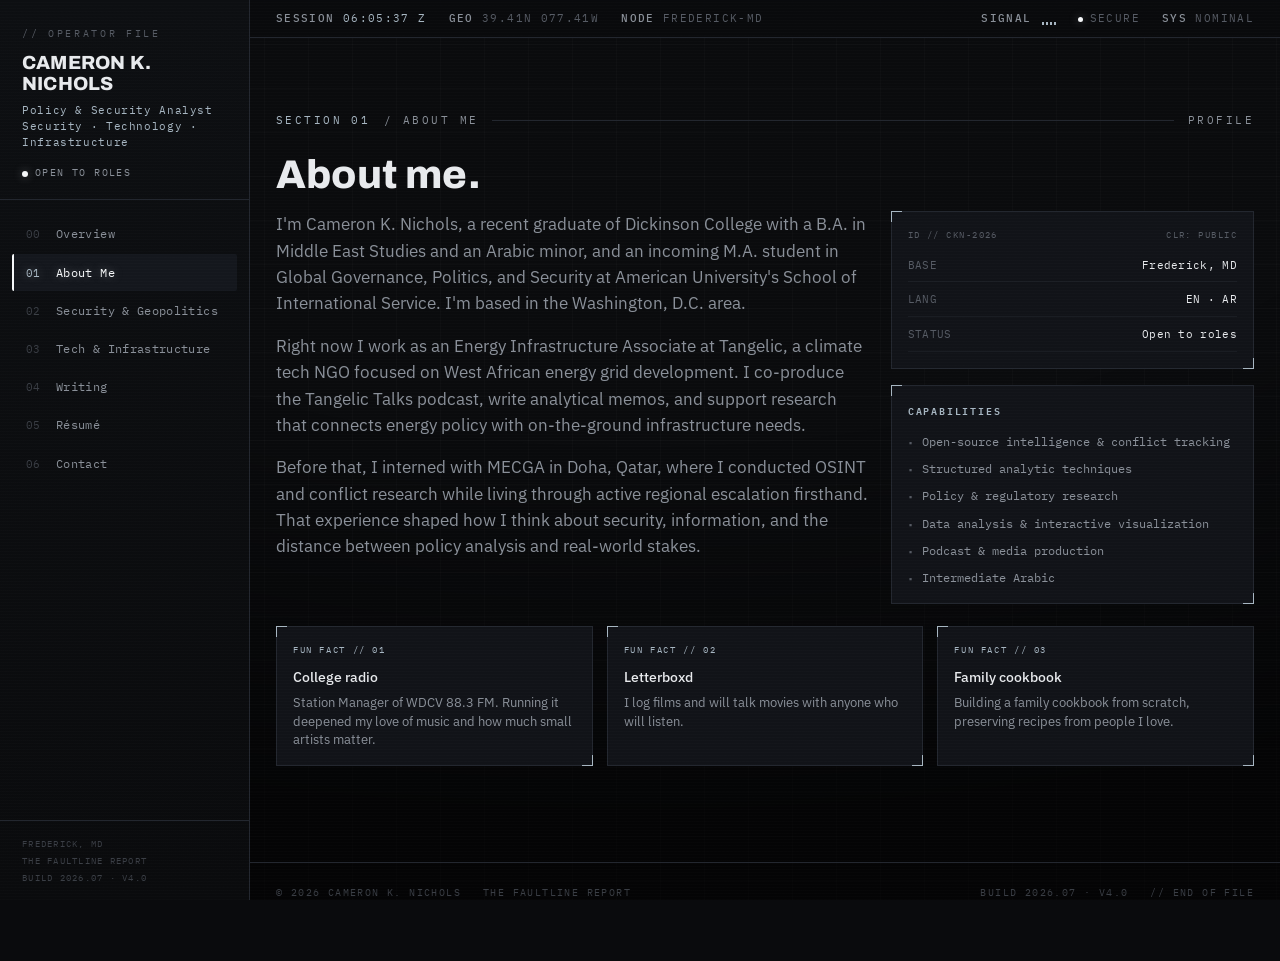
==== about.html @ 507fe109 "Add files via upload" ====
<!DOCTYPE html>

<html lang="en">
<head>
<meta charset="utf-8"/>
<meta content="width=device-width, initial-scale=1" name="viewport"/>
<title>About // Cameron K. Nichols</title>
<meta content="Cameron K. Nichols policy, security, technology, and infrastructure portfolio." name="description"/>
<link href="https://fonts.googleapis.com" rel="preconnect"/>
<link crossorigin="" href="https://fonts.gstatic.com" rel="preconnect"/>
<link href="https://fonts.googleapis.com/css2?family=Archivo:wght@500;600;700;800;900&amp;family=IBM+Plex+Mono:wght@400;500;600&amp;family=IBM+Plex+Sans:wght@400;500;600&amp;display=swap" rel="stylesheet"/>
<link href="style.css" rel="stylesheet"/>
</head>
<body>
<div class="bg-grid"></div><div class="bg-vignette"></div><div class="bg-sweep"></div><div class="bg-scan"></div>
<aside class="rail" id="rail">
<div class="rail-id">
<div class="rail-tag">// Operator File</div>
<div class="rail-name"><span>CAMERON K.</span><span>NICHOLS</span></div>
<div class="rail-role">Policy &amp; Security Analyst<br/>Security · Technology · Infrastructure</div>
<div class="rail-status"><span class="dot"></span>Open to roles</div>
</div>
<nav class="rail-nav" id="railnav"><a class="" href="index.html"><span class="idx">00</span> Overview</a>
<a class="active" href="about.html"><span class="idx">01</span> About Me</a>
<a class="" href="security.html"><span class="idx">02</span> Security &amp; Geopolitics</a>
<a class="" href="technology.html"><span class="idx">03</span> Tech &amp; Infrastructure</a>
<a class="" href="writing.html"><span class="idx">04</span> Writing</a>
<a class="" href="resume.html"><span class="idx">05</span> Résumé</a>
<a class="" href="contact.html"><span class="idx">06</span> Contact</a></nav>
<div class="rail-foot">Frederick, MD<br/>The Faultline Report<br/>Build 2026.07 · v4.0</div>
</aside>
<div class="scrim" id="scrim"></div>
<div class="main">
<div class="topbar"><button aria-label="Open navigation" class="menu-btn" id="menuBtn"><span></span><span></span><span></span></button><div class="tb-name">C. K. NICHOLS</div><div class="tb-tag">Policy-Tech</div></div>
<div class="statusbar"><span><b>SESSION</b> <span class="sb-live" id="clock">--:--:-- Z</span></span><span class="sb-hide"><b>GEO</b> 39.41N 077.41W</span><span class="sb-hide"><b>NODE</b> FREDERICK-MD</span><span class="sb-right"><span class="sb-hide"><span class="dot" style="width:5px;height:5px;"></span>SECURE</span><span><b>SYS</b> NOMINAL</span></span></div>
<div class="wrap"><section class="page">
<div class="eyebrow"><span class="code">SECTION 01</span> / About Me <span class="ln"></span> <span>Profile</span></div><h2 class="h">About me.</h2>
<div class="dossier"><div class="bio"><p>I'm Cameron K. Nichols, a recent graduate of Dickinson College with a B.A. in Middle East Studies and an Arabic minor, and an incoming M.A. student in Global Governance, Politics, and Security at American University's School of International Service. I'm based in the Washington, D.C. area.</p><p>Right now I work as an Energy Infrastructure Associate at Tangelic, a climate tech NGO focused on West African energy grid development. I co-produce the Tangelic Talks podcast, write analytical memos, and support research that connects energy policy with on-the-ground infrastructure needs.</p><p>Before that, I interned with MECGA in Doha, Qatar, where I conducted OSINT and conflict research while living through active regional escalation firsthand. That experience shaped how I think about security, information, and the distance between policy analysis and real-world stakes.</p></div><div class="side-stack"><div class="panel badge"><div class="badge-head"><span>ID // CKN-2026</span><span>CLR: PUBLIC</span></div><div class="badge-rows"><div class="frow"><span class="fk">Base</span><span class="fv">Frederick, MD</span></div><div class="frow"><span class="fk">Lang</span><span class="fv">EN · AR</span></div><div class="frow"><span class="fk">Status</span><span class="fv">Open to roles</span></div></div></div><div class="panel caps"><h3>Capabilities</h3><ul><li>Open-source intelligence &amp; conflict tracking</li><li>Structured analytic techniques</li><li>Policy &amp; regulatory research</li><li>Data analysis &amp; interactive visualization</li><li>Podcast &amp; media production</li><li>Intermediate Arabic</li></ul></div></div></div>
<div class="facts"><div class="panel fact"><div class="fk">Fun Fact // 01</div><div class="ft">College radio</div><div class="fs">Station Manager of WDCV 88.3 FM. Running it deepened my love of music and how much small artists matter.</div></div><div class="panel fact"><div class="fk">Fun Fact // 02</div><div class="ft">Letterboxd</div><div class="fs">I log films and will talk movies with anyone who will listen.</div></div><div class="panel fact"><div class="fk">Fun Fact // 03</div><div class="ft">Family cookbook</div><div class="fs">Building a family cookbook from scratch, preserving recipes from people I love.</div></div></div>
</section></div>
<footer><span>© 2026 Cameron K. Nichols</span><span>The Faultline Report</span><span class="fspace">Build 2026.07 · v4.0</span><span>// End of file</span></footer>
</div>
<script src="script.js"></script>
</body>
</html>
---- style.css ----
:root{
  --bg:#0a0b0d; --bg-2:#0d0f12; --panel:#111318; --panel-2:#14171d;
  --line:#23272f; --line-soft:#1a1d23;
  --text:#e8eaed; --muted:#8a9099; --dim:#565b64; --dimmer:#3a3e45;
  --hi:#f6f8fa; --data:#a7b6c2;
  --glow:0 0 10px rgba(233,236,240,.35);
  --f-display:"Archivo", system-ui, sans-serif;
  --f-mono:"IBM Plex Mono", ui-monospace, monospace;
  --f-body:"IBM Plex Sans", system-ui, sans-serif;
  --rail:250px; --bar:38px; --maxw:1080px;
}
*{box-sizing:border-box}
html{scroll-behavior:smooth}
body{margin:0;background:var(--bg);color:var(--text);font-family:var(--f-body);font-size:16px;line-height:1.6;-webkit-font-smoothing:antialiased;overflow-x:hidden}
.bg-grid,.bg-scan,.bg-sweep,.bg-vignette{position:fixed;inset:0;pointer-events:none;z-index:0}
.bg-grid{background-image:linear-gradient(rgba(255,255,255,.018) 1px, transparent 1px),linear-gradient(90deg, rgba(255,255,255,.018) 1px, transparent 1px);background-size:44px 44px}
.bg-vignette{background:radial-gradient(120% 90% at 50% 0%, transparent 55%, rgba(0,0,0,.55) 100%)}
.bg-scan{background-image:repeating-linear-gradient(0deg, rgba(255,255,255,.022) 0 1px, transparent 1px 3px);opacity:.6;z-index:60}
.bg-sweep{z-index:61;background:linear-gradient(180deg, transparent, rgba(180,200,215,.05) 48%, rgba(220,235,245,.09) 50%, rgba(180,200,215,.05) 52%, transparent);height:180px;top:-180px;animation:sweep 11s linear infinite}
@keyframes sweep{0%{transform:translateY(0)}100%{transform:translateY(calc(100vh + 180px))}}
.rail{position:fixed;top:0;left:0;bottom:0;width:var(--rail);background:linear-gradient(180deg, var(--bg-2), var(--bg));border-right:1px solid var(--line);z-index:40;display:flex;flex-direction:column}
.main{margin-left:var(--rail);position:relative;z-index:1}
.statusbar{position:sticky;top:0;z-index:30;height:var(--bar);display:flex;align-items:center;gap:22px;padding:0 26px;background:rgba(10,11,13,.86);backdrop-filter:blur(6px);border-bottom:1px solid var(--line);font-family:var(--f-mono);font-size:10.5px;letter-spacing:.13em;color:var(--dim);text-transform:uppercase;white-space:nowrap;overflow:hidden}
.statusbar b{color:var(--muted);font-weight:500}.statusbar .sb-live{color:var(--data)}.statusbar .sb-right{margin-left:auto;display:flex;gap:22px}
.dot{display:inline-block;width:6px;height:6px;border-radius:50%;background:var(--hi);box-shadow:var(--glow);vertical-align:middle;margin-right:7px}
.wrap{max-width:var(--maxw);margin:0 auto;padding:0 26px}
.rail-id{padding:26px 22px 18px;border-bottom:1px solid var(--line)}
.rail-tag{font-family:var(--f-mono);font-size:9.5px;letter-spacing:.28em;color:var(--dim);text-transform:uppercase}
.rail-name{font-family:var(--f-display);font-weight:800;font-size:19px;line-height:1.08;letter-spacing:.01em;margin:12px 0 3px}.rail-name span{display:block}
.rail-role{font-family:var(--f-mono);font-size:10.5px;color:var(--data);letter-spacing:.06em;margin-top:9px;line-height:1.5}
.rail-status{margin-top:15px;font-family:var(--f-mono);font-size:10px;letter-spacing:.14em;color:var(--muted);text-transform:uppercase}
nav.rail-nav{padding:14px 12px;flex:1;overflow-y:auto}
nav.rail-nav a{display:flex;align-items:baseline;gap:10px;padding:9px 12px;margin:1px 0;color:var(--muted);text-decoration:none;font-family:var(--f-mono);font-size:12px;letter-spacing:.03em;border-left:2px solid transparent;border-radius:2px;transition:color .18s, background .18s, border-color .18s}
nav.rail-nav a .idx{color:var(--dimmer);font-size:10.5px;min-width:20px;transition:color .18s}
nav.rail-nav a:hover{color:var(--text);background:var(--panel)}nav.rail-nav a:hover .idx{color:var(--muted)}
nav.rail-nav a.active{color:var(--hi);border-left-color:var(--hi);background:var(--panel-2);text-shadow:var(--glow)}nav.rail-nav a.active .idx{color:var(--data)}
.rail-foot{padding:14px 22px;border-top:1px solid var(--line);font-family:var(--f-mono);font-size:9px;letter-spacing:.14em;color:var(--dimmer);text-transform:uppercase;line-height:1.9}
.page{padding:74px 0 26px;position:relative}
.eyebrow{display:flex;align-items:center;gap:14px;font-family:var(--f-mono);font-size:11px;letter-spacing:.22em;color:var(--muted);text-transform:uppercase;margin-bottom:24px}.eyebrow .ln{height:1px;background:var(--line);flex:1}.eyebrow .code{color:var(--data)}
h2.h{font-family:var(--f-display);font-weight:800;font-size:clamp(26px,3.4vw,40px);line-height:1.04;letter-spacing:.005em;margin:0 0 16px}
.lead,.cv-summary{color:var(--muted);max-width:76ch;font-size:16px;line-height:1.65}
.panel{position:relative;background:var(--panel);border:1px solid var(--line)}
.panel::before,.panel::after{content:"";position:absolute;width:10px;height:10px;pointer-events:none}.panel::before{top:-1px;left:-1px;border-top:1px solid var(--data);border-left:1px solid var(--data)}.panel::after{bottom:-1px;right:-1px;border-bottom:1px solid var(--data);border-right:1px solid var(--data)}
.dossier{display:grid;grid-template-columns:1.55fr .95fr;gap:22px;align-items:start}.bio p{color:var(--muted);margin:0 0 16px;font-size:16.5px}.side-stack{display:flex;flex-direction:column;gap:16px}
.badge,.caps,.fact,.stat,.block,.skill{padding:16px}.badge-head{display:flex;justify-content:space-between;font-family:var(--f-mono);font-size:9px;letter-spacing:.16em;color:var(--dim);text-transform:uppercase;margin-bottom:14px}.badge-rows{display:grid;gap:9px}.frow{display:flex;justify-content:space-between;gap:10px;font-family:var(--f-mono);font-size:10.5px;letter-spacing:.03em;border-bottom:1px solid var(--line-soft);padding-bottom:8px}.frow .fk{color:var(--dim);text-transform:uppercase}.frow .fv{color:var(--text);text-align:right}
.caps h3,.cv-head,.memo-field{font-family:var(--f-mono);font-size:10px;letter-spacing:.18em;color:var(--data);text-transform:uppercase;margin:0 0 14px;font-weight:600}.caps ul{list-style:none;margin:0;padding:0;display:grid;gap:8px}.caps li{font-family:var(--f-mono);font-size:12px;color:var(--muted);display:flex;gap:9px;align-items:baseline}.caps li::before{content:"▪";color:var(--dim);font-size:9px}
.facts{display:grid;grid-template-columns:repeat(3,1fr);gap:14px;margin-top:22px}.fact .fk,.sk-k{font-family:var(--f-mono);font-size:9px;letter-spacing:.18em;color:var(--data);text-transform:uppercase}.fact .ft{margin-top:9px;font-size:14px;color:var(--text);font-weight:500}.fact .fs{margin-top:4px;font-size:12.5px;color:var(--muted);line-height:1.5}
.projstack{display:grid;gap:16px}.proj-inner{padding:22px 24px 24px}.proj-head{display:flex;gap:18px;align-items:flex-start}.proj-thumb{width:150px;height:100px;flex-shrink:0;position:relative;overflow:hidden;border:1px solid var(--line);background:var(--bg-2)}.proj-thumb img{position:relative;width:100%;height:100%;object-fit:cover;filter:grayscale(1) contrast(1.05) brightness(.95);display:block}.proj-headtext{flex:1;min-width:0}.proj-eyebrow{display:flex;justify-content:space-between;align-items:center;gap:10px;font-family:var(--f-mono);font-size:9.5px;letter-spacing:.16em;text-transform:uppercase}.proj-eyebrow .pc-code{color:var(--data)} .proj-eyebrow .pc-year{color:var(--dim)}.proj h3{font-family:var(--f-display);font-weight:700;font-size:21px;margin:12px 0 0;line-height:1.14}.proj-sub{font-family:var(--f-mono);font-size:11px;color:var(--muted);margin-top:9px;letter-spacing:.03em;line-height:1.5}.proj-text{margin-top:18px;color:var(--muted);font-size:14.5px;line-height:1.66;max-width:76ch}.proj-text p{margin:0 0 13px}.proj-text h4{font-family:var(--f-mono);font-size:11px;letter-spacing:.14em;text-transform:uppercase;color:var(--data);margin:22px 0 11px;font-weight:600}
details.more{margin-top:4px}details.more>summary{cursor:pointer;list-style:none;font-family:var(--f-mono);font-size:11px;letter-spacing:.1em;text-transform:uppercase;color:var(--data);padding:14px 0 4px;display:inline-flex;align-items:center;gap:9px;border-top:1px solid var(--line-soft);width:100%}details.more>summary::-webkit-details-marker{display:none}details.more>summary::after{content:"▾";font-size:10px;transition:transform .2s}details.more[open]>summary::after{transform:rotate(180deg)}details.more .more-inner{padding-top:14px}
.media-grid{display:grid;grid-template-columns:repeat(3,1fr);gap:14px;margin-top:18px}.media-grid.two-up{grid-template-columns:repeat(2,1fr)}.chart,.feature-image{margin:16px 0 0;border:1px solid var(--line);background:var(--bg-2);padding:10px}.chart img,.feature-image img{display:block;width:100%;height:auto}.chart figcaption,.feature-image figcaption{margin-top:8px;color:var(--muted);font-size:12px;line-height:1.45}.feature-image{max-width:560px}
.resume-head{padding:22px 24px;margin-bottom:22px}.resume-head .rh-name{font-family:var(--f-display);font-weight:800;font-size:22px}.resume-head .rh-line{font-family:var(--f-mono);font-size:11px;letter-spacing:.04em;color:var(--muted);margin-top:10px;line-height:1.8;word-break:break-word}.cv-head{font-size:11px;display:flex;align-items:center;gap:12px;margin:30px 0 14px}.cv-head .ln{height:1px;background:var(--line);flex:1}.cv-group{margin-bottom:34px}.records{display:grid;gap:14px}.rec{padding:20px 22px;display:grid;grid-template-columns:170px 1fr;gap:22px}.rec .meta{font-family:var(--f-mono);font-size:10.5px;letter-spacing:.04em;color:var(--muted)}.rec .meta .when{color:var(--data)}.rec .meta .loc{display:block;margin-top:7px;color:var(--dim)}.rec h3{font-family:var(--f-display);font-weight:700;font-size:18px;margin:0;line-height:1.15}.rec .role{font-family:var(--f-mono);font-size:11.5px;color:var(--data);margin-top:6px;letter-spacing:.03em}.rec p{color:var(--muted);margin:11px 0 0;font-size:14px;line-height:1.55}.rec ul{margin:11px 0 0;padding-left:0;list-style:none;display:grid;gap:7px}.rec ul li{color:var(--muted);font-size:13.5px;padding-left:16px;position:relative;line-height:1.5}.rec ul li::before{content:"›";position:absolute;left:0;color:var(--dim)}.skillgrid{display:grid;grid-template-columns:repeat(2,1fr);gap:14px}.skill .sk-v{margin-top:11px;font-size:14px;color:var(--text);line-height:1.55}
.biblio-list{margin:14px 0 0;padding-left:22px;display:grid;gap:10px}.biblio-list li{color:var(--muted);font-size:13.5px;line-height:1.65}
.feature{padding:30px;display:grid;grid-template-columns:auto 1fr;gap:28px;align-items:center}.feature-mark{width:104px;height:104px;border:1px solid var(--line);background:var(--bg-2);display:flex;align-items:center;justify-content:center;position:relative;flex-shrink:0}.feature-mark span{font-family:var(--f-display);font-weight:900;font-size:34px;letter-spacing:.02em;color:var(--data)}.feature-body .fk{font-family:var(--f-mono);font-size:9.5px;letter-spacing:.2em;color:var(--data);text-transform:uppercase}.feature-body h3{font-family:var(--f-display);font-weight:800;font-size:24px;margin:8px 0 0}.feature-body p{color:var(--muted);font-size:15px;margin:12px 0 0;line-height:1.6;max-width:72ch}
.btn,.doclink{font-family:var(--f-mono);font-size:12px;letter-spacing:.1em;text-transform:uppercase;text-decoration:none;display:inline-flex;align-items:center;gap:10px}.btn{color:var(--bg);background:var(--hi);padding:13px 22px;border-radius:2px;border:1px solid var(--hi)}.doclink{font-size:11px;color:var(--text)}.doclink .arw{color:var(--data)}
.split{display:grid;grid-template-columns:1fr 1fr;gap:22px;align-items:stretch}.block h3{font-family:var(--f-display);font-weight:700;font-size:22px;margin:0 0 8px}.block p{color:var(--muted);font-size:14.5px;margin:0 0 20px;line-height:1.6}.contact-grid{display:grid;gap:0}.crow{display:grid;grid-template-columns:120px 1fr;gap:16px;align-items:center;padding:15px 0;border-bottom:1px solid var(--line-soft);font-family:var(--f-mono);font-size:13px}.crow:last-child{border-bottom:0}.crow .ck{color:var(--dim);font-size:10px;letter-spacing:.16em;text-transform:uppercase}.crow a,.crow span{color:var(--text);text-decoration:none;word-break:break-all}
footer{margin-top:70px;border-top:1px solid var(--line);padding:22px 26px 60px;font-family:var(--f-mono);font-size:10px;letter-spacing:.14em;color:var(--dimmer);text-transform:uppercase;display:flex;gap:22px;flex-wrap:wrap;align-items:center}footer .fspace{margin-left:auto}
.topbar{display:none}.menu-btn{display:none}
@media (max-width:900px){.rail{transform:translateX(-100%);transition:transform .25s ease;width:min(300px,82vw);z-index:70}body.nav-open .rail{transform:translateX(0);box-shadow:0 0 60px rgba(0,0,0,.7)}.main{margin-left:0}.topbar{display:flex;align-items:center;gap:14px;position:sticky;top:0;z-index:50;height:52px;padding:0 18px;background:rgba(10,11,13,.9);backdrop-filter:blur(6px);border-bottom:1px solid var(--line)}.topbar .tb-name{font-family:var(--f-display);font-weight:800;font-size:15px;letter-spacing:.02em}.topbar .tb-tag{font-family:var(--f-mono);font-size:9px;letter-spacing:.16em;color:var(--dim);text-transform:uppercase;margin-left:auto}.menu-btn{display:flex;flex-direction:column;gap:4px;background:none;border:1px solid var(--line);padding:9px;border-radius:3px;cursor:pointer}.menu-btn span{width:18px;height:1.5px;background:var(--text);display:block}.statusbar{position:static;gap:14px;padding:0 18px;font-size:9.5px}.scrim{position:fixed;inset:0;background:rgba(0,0,0,.55);z-index:65;opacity:0;pointer-events:none;transition:opacity .25s}body.nav-open .scrim{opacity:1;pointer-events:auto}.dossier,.split,.feature{grid-template-columns:1fr}.facts,.skillgrid,.media-grid,.media-grid.two-up{grid-template-columns:1fr}.rec{grid-template-columns:1fr;gap:12px}.proj-head{flex-direction:column}.proj-thumb{width:100%;height:180px}.wrap{padding:0 18px}}
@media (prefers-reduced-motion:reduce){html{scroll-behavior:auto}.bg-sweep{display:none}*{transition:none!important;animation:none!important}}


/* Updated project media and analysis table */
.analysis-hero{margin:18px 0 20px;border:1px solid var(--line);background:var(--bg-2);padding:12px;max-width:560px}
.analysis-hero img{display:block;width:100%;height:auto}
.analysis-hero figcaption{margin-top:9px;color:var(--data);font-family:var(--f-mono);font-size:11px;letter-spacing:.08em;text-transform:uppercase}
.analysis-table{width:100%;border-collapse:collapse;margin-top:18px;border:1px solid var(--line);font-size:13.5px;color:var(--muted);line-height:1.55}
.analysis-table th{font-family:var(--f-mono);font-size:10px;letter-spacing:.14em;text-transform:uppercase;color:var(--data);text-align:left;background:var(--bg-2);border:1px solid var(--line);padding:12px}
.analysis-table td{border:1px solid var(--line-soft);padding:13px;vertical-align:top}
.analysis-table td:first-child{color:var(--text);font-weight:600;width:22%}
.media-grid.data-graphs{grid-template-columns:1fr;max-width:820px}
.media-grid.data-graphs .chart{padding:12px}
.media-grid.data-graphs .chart img{width:100%;height:auto}
@media (max-width:700px){.analysis-table{display:block;overflow-x:auto;white-space:normal}.analysis-table th,.analysis-table td{min-width:180px}.analysis-table td:first-child{width:auto}}


/* Updated project media sizing */
.analysis-source-image{
  margin:18px 0 22px;
  max-width:520px;
  border:1px solid var(--line);
  background:var(--bg-2);
  padding:12px;
}
.analysis-source-image img{
  display:block;
  width:100%;
  height:auto;
}
.analysis-source-image figcaption{
  margin-top:9px;
  font-family:var(--f-mono);
  font-size:11px;
  letter-spacing:.08em;
  text-transform:uppercase;
  color:var(--data);
}
.analysis-table-wrap{
  margin-top:20px;
  overflow-x:auto;
  border:1px solid var(--line);
  background:var(--bg-2);
}
.analysis-table{
  width:100%;
  border-collapse:collapse;
  min-width:760px;
  font-size:13.5px;
}
.analysis-table th{
  text-align:left;
  font-family:var(--f-mono);
  font-size:10px;
  letter-spacing:.12em;
  text-transform:uppercase;
  color:var(--data);
  background:var(--panel-2);
  border-bottom:1px solid var(--line);
  padding:12px 14px;
}
.analysis-table td{
  vertical-align:top;
  color:var(--muted);
  border-bottom:1px solid var(--line-soft);
  padding:13px 14px;
  line-height:1.55;
}
.analysis-table tr:last-child td{
  border-bottom:0;
}
.analysis-table td:first-child{
  color:var(--text);
  font-weight:600;
  width:22%;
}
.graph-grid-large{
  grid-template-columns:1fr !important;
  max-width:900px;
}
.graph-grid-large .chart{
  padding:14px;
}
.graph-grid-large .chart img{
  width:100%;
  max-height:none;
}


/* Homepage focus tags: little boxes */
.tags{
  display:flex;
  flex-wrap:wrap;
  gap:8px;
  margin-top:30px;
}
.tag{
  display:inline-flex;
  align-items:center;
  border:1px solid var(--line);
  background:rgba(255,255,255,.015);
  color:var(--muted);
  font-family:var(--f-mono);
  font-size:11px;
  letter-spacing:.08em;
  text-transform:uppercase;
  padding:7px 12px;
  border-radius:2px;
}
.tag:hover{
  color:var(--text);
  border-color:var(--dim);
  background:var(--panel);
}


/* ============================================================
   LONG-FORM DOCUMENT TREATMENT (thesis, briefs, concept notes)
   ============================================================ */
.doc-byline{font-family:var(--f-mono);font-size:10.5px;letter-spacing:.08em;color:var(--muted);margin:0 0 16px;text-transform:uppercase;display:flex;align-items:center;gap:9px}
.doc-byline::before{content:"";width:6px;height:6px;background:var(--data);transform:rotate(45deg);flex-shrink:0}
.doc-stat{display:inline-flex;margin:0 0 20px;border:1px solid var(--line);font-family:var(--f-mono);font-size:9.5px;letter-spacing:.14em;text-transform:uppercase;color:var(--dim);width:max-content;background:var(--bg-2)}
.doc-stat span{padding:7px 13px}
.doc-stat span+span{border-left:1px solid var(--line);color:var(--data)}
.doc-lead{color:var(--text);font-size:15.5px;line-height:1.74;margin:0 0 4px;padding-left:18px;border-left:2px solid var(--line);max-width:76ch}
.doc-lead p{margin:0 0 15px}.doc-lead p:last-child{margin-bottom:0}

/* numbered, readable section headings inside long documents */
.longform{counter-reset:sec;max-width:76ch}
.longform h4{
  counter-increment:sec;font-family:var(--f-display);font-weight:700;font-size:17.5px;
  letter-spacing:0;text-transform:none;color:var(--hi);margin:32px 0 13px;padding-top:18px;
  border-top:1px solid var(--line);display:flex;align-items:baseline;gap:13px;line-height:1.22}
.longform h4::before{content:counter(sec,decimal-leading-zero);font-family:var(--f-mono);
  font-size:11px;font-weight:500;color:var(--data);letter-spacing:.08em;flex-shrink:0;
  position:relative;top:-1px}
.longform h4:first-child{margin-top:2px;border-top:0;padding-top:0}
.longform p{margin:0 0 15px;font-size:14.5px;line-height:1.74;color:var(--muted)}
.longform p:last-child{margin-bottom:0}
/* restored concept-note sub-headings + lists */
.longform .lf-sub{font-family:var(--f-mono);font-size:11px;letter-spacing:.14em;text-transform:uppercase;color:var(--data);font-weight:600;margin:20px 0 11px}
.longform ul,.longform ol{margin:0 0 15px;padding:0;list-style:none;display:grid;gap:9px;max-width:76ch}
.longform li{position:relative;padding-left:22px;font-size:14.5px;line-height:1.72;color:var(--muted)}
.longform ul>li::before{content:"\203A";position:absolute;left:2px;top:0;color:var(--dim)}
.longform ol{counter-reset:lfitem}
.longform ol>li{counter-increment:lfitem}
.longform ol>li::before{content:counter(lfitem);position:absolute;left:0;top:1px;font-family:var(--f-mono);font-size:11px;font-weight:500;color:var(--data);letter-spacing:.04em}
.longform li em{font-style:normal;font-weight:600;color:var(--hi)}
.longform li .qc{display:block;margin-top:5px}
.longform li .qc .k{font-family:var(--f-mono);font-size:9.5px;letter-spacing:.14em;text-transform:uppercase;color:var(--data);margin-right:9px}

/* ============================================================
   HUD / INTERFACE FLOURISHES
   ============================================================ */
/* panel reticle brackets react on hover */
.panel::before,.panel::after{transition:width .22s,height .22s,border-color .22s}
.panel:hover::before,.panel:hover::after{width:16px;height:16px;border-color:var(--hi)}

/* project thumbnails: NO-FEED fallback + hover scan sweep */
.proj-thumb::before{content:"// NO FEED";position:absolute;inset:0;display:flex;align-items:center;
  justify-content:center;font-family:var(--f-mono);font-size:9px;letter-spacing:.2em;color:var(--dimmer);
  text-transform:uppercase;background:radial-gradient(circle at 50% 42%,rgba(167,182,194,.06),transparent 62%),
  repeating-linear-gradient(45deg,rgba(255,255,255,.018) 0 6px,transparent 6px 12px)}
.proj-thumb img{z-index:1}
.proj-thumb::after{content:"";position:absolute;left:0;right:0;height:60%;z-index:2;pointer-events:none;
  background:linear-gradient(180deg,transparent,rgba(180,200,215,.16),transparent);
  transform:translateY(-160%);transition:transform .55s ease}
.panel.proj:hover .proj-thumb::after{transform:translateY(220%)}

/* live signal equalizer (injected into status bar) */
.sig{display:inline-flex;align-items:flex-end;gap:2px;height:11px;margin-left:2px;vertical-align:middle}
.sig i{width:2px;height:3px;background:var(--data);display:block}
@keyframes sigbar{0%,100%{height:3px}50%{height:11px}}
.sig i{animation:sigbar 1.1s ease-in-out infinite}
.sig i:nth-child(2){animation-delay:.18s}.sig i:nth-child(3){animation-delay:.36s}.sig i:nth-child(4){animation-delay:.54s}

/* hero targeting reticle */
.hero{position:relative}
#reticle{position:absolute;inset:0;pointer-events:none;opacity:0;transition:opacity .25s;z-index:3}
#reticle .rx,#reticle .ry{position:absolute}
#reticle .rx{height:1px;left:0;right:0;background:linear-gradient(90deg,transparent,rgba(167,182,194,.32),transparent)}
#reticle .ry{width:1px;top:0;bottom:0;background:linear-gradient(180deg,transparent,rgba(167,182,194,.32),transparent)}
#reticle .rbox{position:absolute;width:26px;height:26px;transform:translate(-50%,-50%)}
#reticle .rbox::before,#reticle .rbox::after{content:"";position:absolute;width:7px;height:7px}
#reticle .rbox::before{top:0;left:0;border-top:1px solid var(--data);border-left:1px solid var(--data)}
#reticle .rbox::after{bottom:0;right:0;border-bottom:1px solid var(--data);border-right:1px solid var(--data)}
#reticle .rc{position:absolute;font-family:var(--f-mono);font-size:9px;letter-spacing:.12em;color:var(--data);white-space:nowrap;transform:translate(14px,-18px)}

@media (prefers-reduced-motion:reduce){.sig i{animation:none;height:7px}.proj-thumb::after{display:none}#reticle{display:none}}
@media (max-width:900px){#reticle{display:none}}
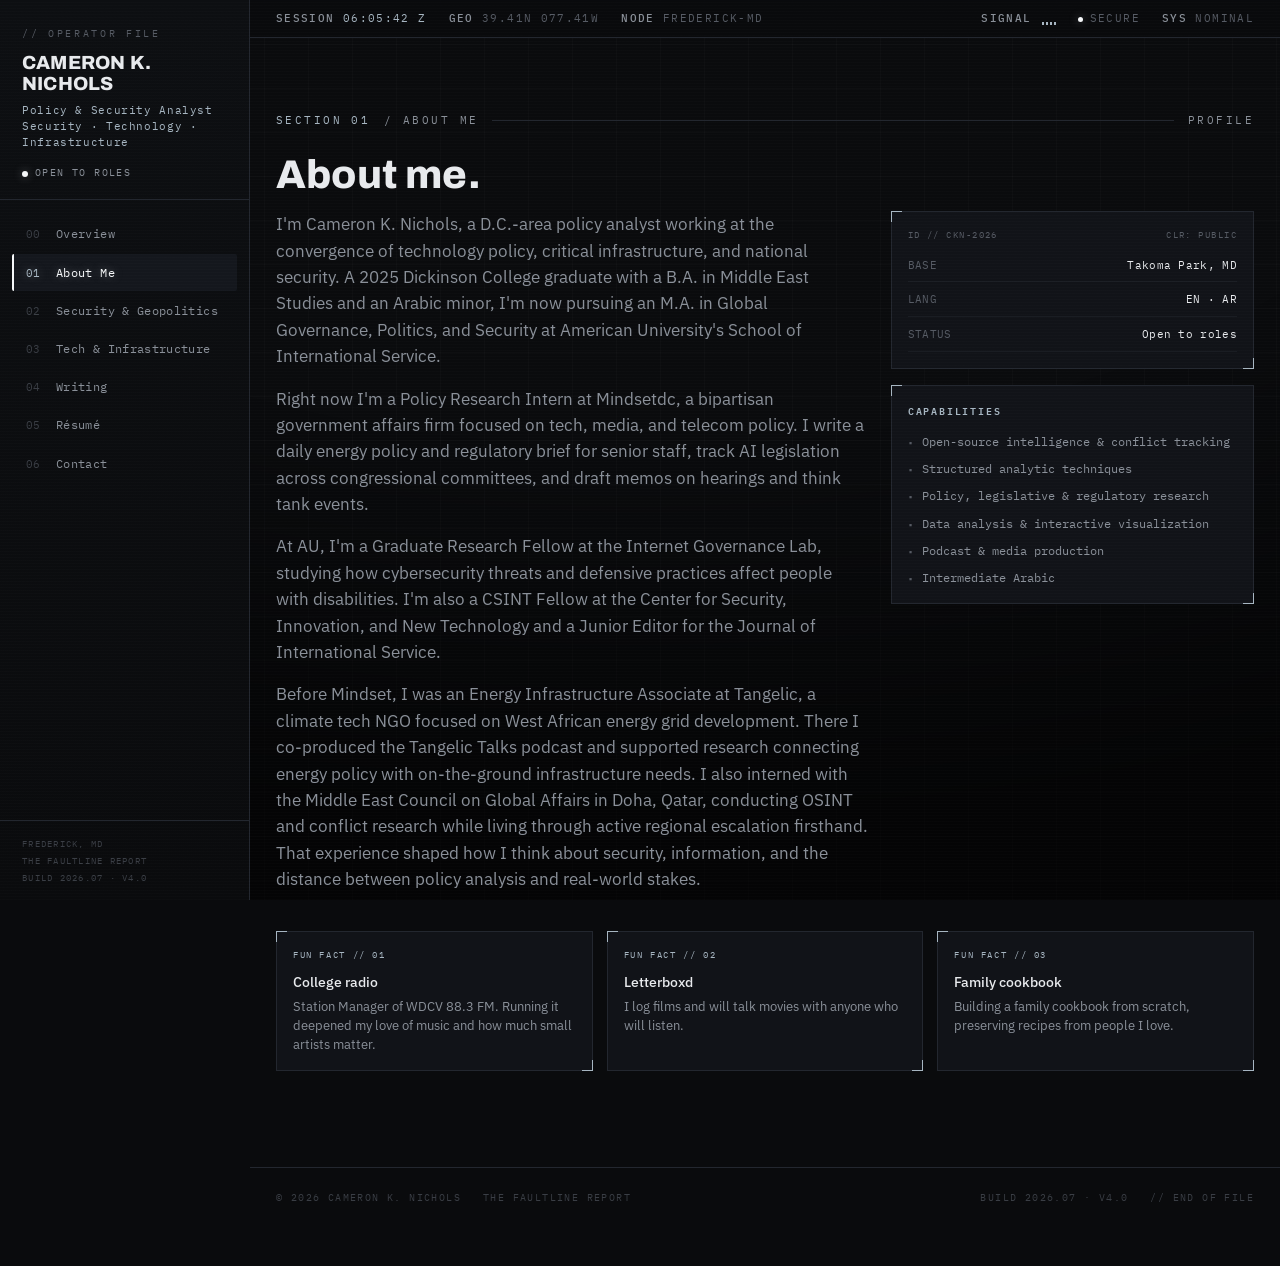
==== commit 0859416e: "Add files via upload" ====
--- a/about.html
+++ b/about.html
@@ -35,7 +35,7 @@
 <div class="statusbar"><span><b>SESSION</b> <span class="sb-live" id="clock">--:--:-- Z</span></span><span class="sb-hide"><b>GEO</b> 39.41N 077.41W</span><span class="sb-hide"><b>NODE</b> FREDERICK-MD</span><span class="sb-right"><span class="sb-hide"><span class="dot" style="width:5px;height:5px;"></span>SECURE</span><span><b>SYS</b> NOMINAL</span></span></div>
 <div class="wrap"><section class="page">
 <div class="eyebrow"><span class="code">SECTION 01</span> / About Me <span class="ln"></span> <span>Profile</span></div><h2 class="h">About me.</h2>
-<div class="dossier"><div class="bio"><p>I'm Cameron K. Nichols, a recent graduate of Dickinson College with a B.A. in Middle East Studies and an Arabic minor, and an incoming M.A. student in Global Governance, Politics, and Security at American University's School of International Service. I'm based in the Washington, D.C. area.</p><p>Right now I work as an Energy Infrastructure Associate at Tangelic, a climate tech NGO focused on West African energy grid development. I co-produce the Tangelic Talks podcast, write analytical memos, and support research that connects energy policy with on-the-ground infrastructure needs.</p><p>Before that, I interned with MECGA in Doha, Qatar, where I conducted OSINT and conflict research while living through active regional escalation firsthand. That experience shaped how I think about security, information, and the distance between policy analysis and real-world stakes.</p></div><div class="side-stack"><div class="panel badge"><div class="badge-head"><span>ID // CKN-2026</span><span>CLR: PUBLIC</span></div><div class="badge-rows"><div class="frow"><span class="fk">Base</span><span class="fv">Frederick, MD</span></div><div class="frow"><span class="fk">Lang</span><span class="fv">EN · AR</span></div><div class="frow"><span class="fk">Status</span><span class="fv">Open to roles</span></div></div></div><div class="panel caps"><h3>Capabilities</h3><ul><li>Open-source intelligence &amp; conflict tracking</li><li>Structured analytic techniques</li><li>Policy &amp; regulatory research</li><li>Data analysis &amp; interactive visualization</li><li>Podcast &amp; media production</li><li>Intermediate Arabic</li></ul></div></div></div>
+<div class="dossier"><div class="bio"><p>I'm Cameron K. Nichols, a D.C.-area policy analyst working at the convergence of technology policy, critical infrastructure, and national security. A 2025 Dickinson College graduate with a B.A. in Middle East Studies and an Arabic minor, I'm now pursuing an M.A. in Global Governance, Politics, and Security at American University's School of International Service.</p><p>Right now I'm a Policy Research Intern at Mindsetdc, a bipartisan government affairs firm focused on tech, media, and telecom policy. I write a daily energy policy and regulatory brief for senior staff, track AI legislation across congressional committees, and draft memos on hearings and think tank events.</p><p>At AU, I'm a Graduate Research Fellow at the Internet Governance Lab, studying how cybersecurity threats and defensive practices affect people with disabilities. I'm also a CSINT Fellow at the Center for Security, Innovation, and New Technology and a Junior Editor for the Journal of International Service.</p><p>Before Mindset, I was an Energy Infrastructure Associate at Tangelic, a climate tech NGO focused on West African energy grid development. There I co-produced the Tangelic Talks podcast and supported research connecting energy policy with on-the-ground infrastructure needs. I also interned with the Middle East Council on Global Affairs in Doha, Qatar, conducting OSINT and conflict research while living through active regional escalation firsthand. That experience shaped how I think about security, information, and the distance between policy analysis and real-world stakes.</p></div><div class="side-stack"><div class="panel badge"><div class="badge-head"><span>ID // CKN-2026</span><span>CLR: PUBLIC</span></div><div class="badge-rows"><div class="frow"><span class="fk">Base</span><span class="fv">Takoma Park, MD</span></div><div class="frow"><span class="fk">Lang</span><span class="fv">EN · AR</span></div><div class="frow"><span class="fk">Status</span><span class="fv">Open to roles</span></div></div></div><div class="panel caps"><h3>Capabilities</h3><ul><li>Open-source intelligence &amp; conflict tracking</li><li>Structured analytic techniques</li><li>Policy, legislative &amp; regulatory research</li><li>Data analysis &amp; interactive visualization</li><li>Podcast &amp; media production</li><li>Intermediate Arabic</li></ul></div></div></div>
 <div class="facts"><div class="panel fact"><div class="fk">Fun Fact // 01</div><div class="ft">College radio</div><div class="fs">Station Manager of WDCV 88.3 FM. Running it deepened my love of music and how much small artists matter.</div></div><div class="panel fact"><div class="fk">Fun Fact // 02</div><div class="ft">Letterboxd</div><div class="fs">I log films and will talk movies with anyone who will listen.</div></div><div class="panel fact"><div class="fk">Fun Fact // 03</div><div class="ft">Family cookbook</div><div class="fs">Building a family cookbook from scratch, preserving recipes from people I love.</div></div></div>
 </section></div>
 <footer><span>© 2026 Cameron K. Nichols</span><span>The Faultline Report</span><span class="fspace">Build 2026.07 · v4.0</span><span>// End of file</span></footer>
